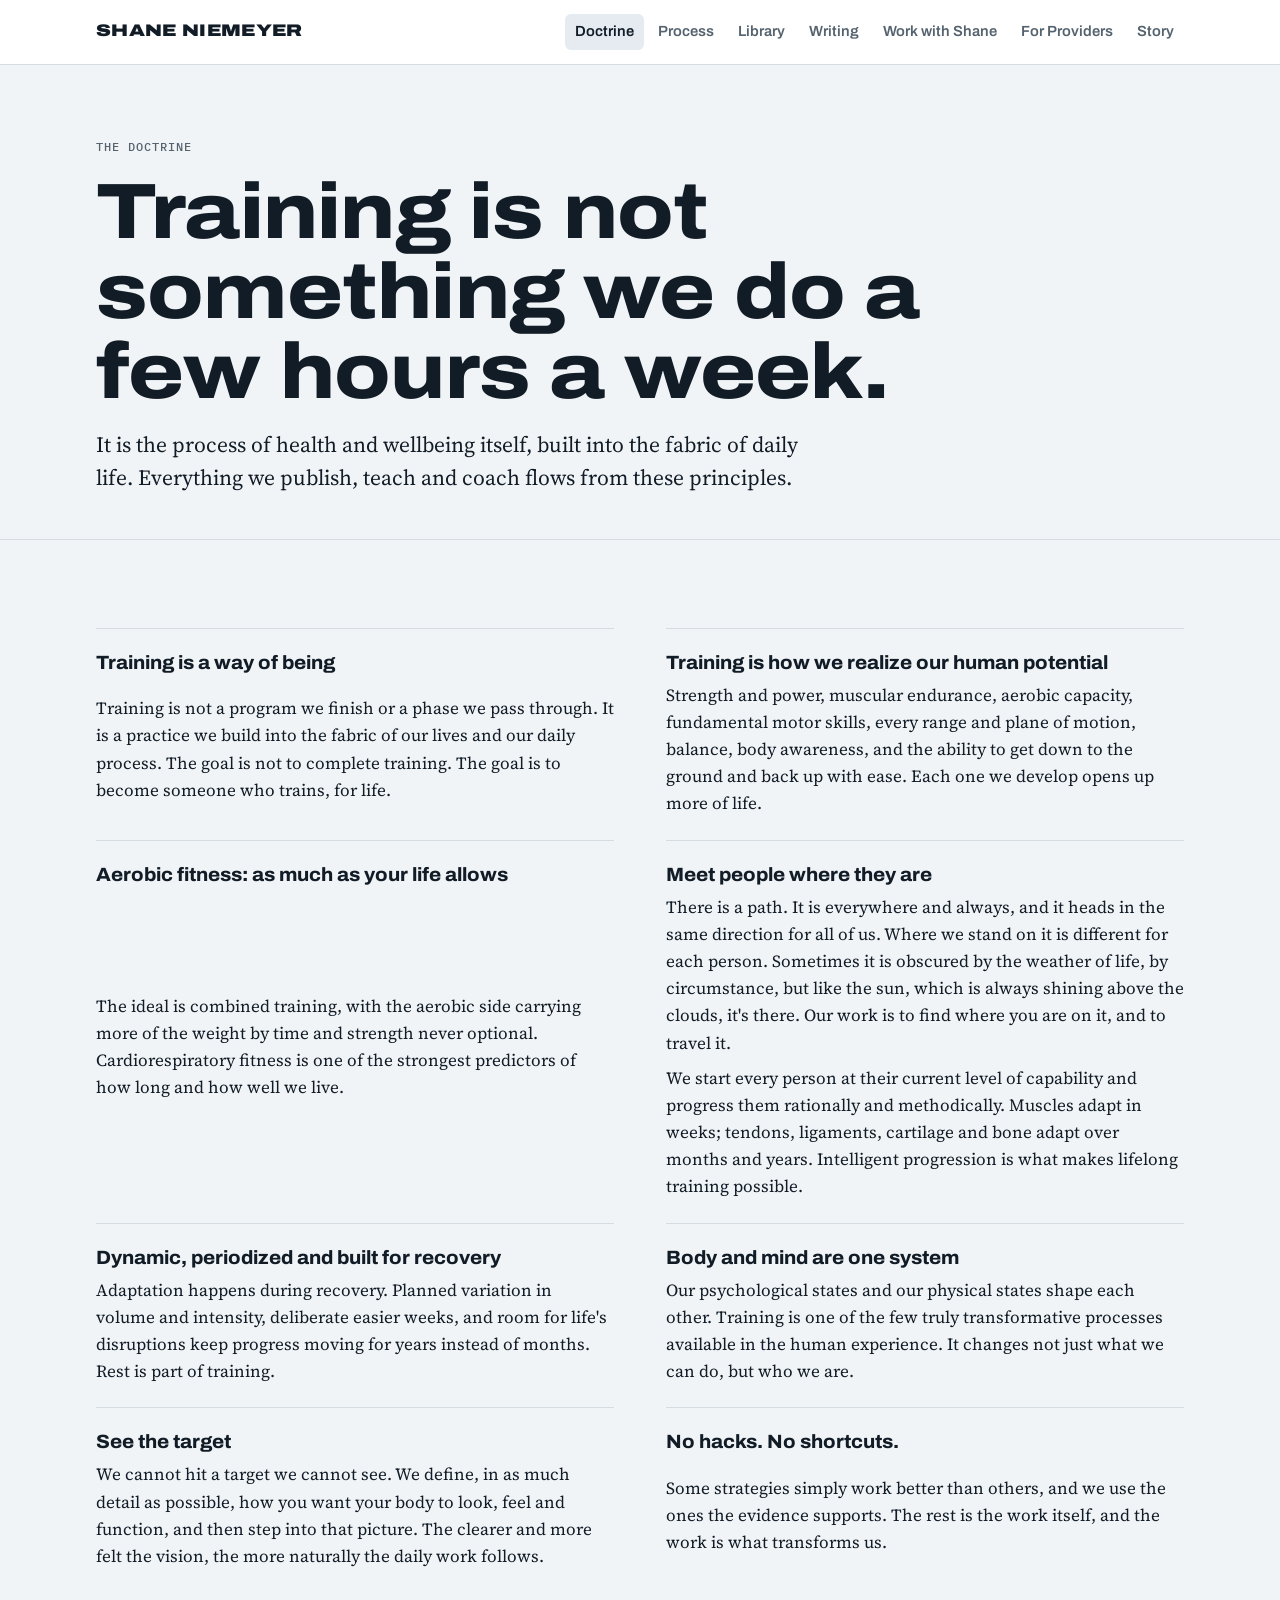
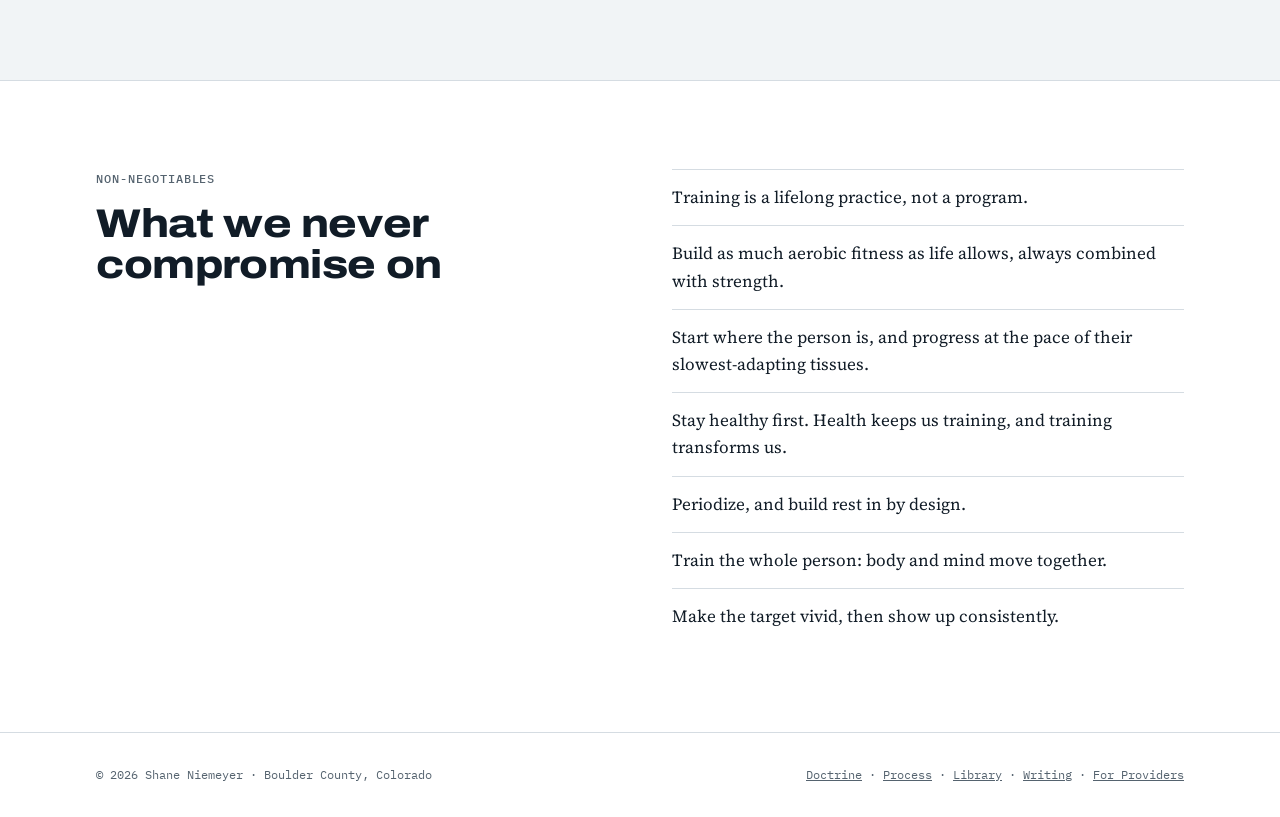
==== doctrine/index.html @ 17cece8c "Give each page its own address; add phone menu, link previews and icons - Source moves to src/site.h" ====
<!doctype html>
<html lang="en">
<head>
<meta charset="utf-8">
<meta name="viewport" content="width=device-width,initial-scale=1,viewport-fit=cover">
<title>The Doctrine · Shane Niemeyer</title>
<meta name="description" content="Training is not something we do a few hours a week. It is the process of health and wellbeing itself, built into the fabric of daily life.">
<link rel="canonical" href="https://shaneniemeyer.com/doctrine/">
<meta property="og:type" content="website">
<meta property="og:site_name" content="Shane Niemeyer">
<meta property="og:title" content="The Doctrine · Shane Niemeyer">
<meta property="og:description" content="Training is not something we do a few hours a week. It is the process of health and wellbeing itself, built into the fabric of daily life.">
<meta property="og:url" content="https://shaneniemeyer.com/doctrine/">
<meta property="og:image" content="https://shaneniemeyer.com/share.png">
<meta property="og:image:width" content="1200">
<meta property="og:image:height" content="630">
<meta property="og:image:alt" content="Shane Niemeyer. Training is the process of health.">
<meta name="twitter:card" content="summary_large_image">
<link rel="icon" href="../favicon.svg" type="image/svg+xml">
<link rel="icon" href="../favicon-32.png" sizes="32x32" type="image/png">
<link rel="apple-touch-icon" href="../apple-touch-icon.png">
<meta name="theme-color" content="#FFFFFF">
<style>:root{color-scheme:light;box-sizing:border-box;padding-top:env(safe-area-inset-top,0px);padding-bottom:env(safe-area-inset-bottom,0px)}html{scroll-padding-top:env(safe-area-inset-top,0px)}body{margin:0;padding:0;font:14px -apple-system,BlinkMacSystemFont,sans-serif;background:#fff;color:#000}img{max-width:100%}[hidden]:not([hidden=until-found i]){display:none!important}</style>
<link rel="preconnect" href="https://fonts.googleapis.com">
<link rel="preconnect" href="https://fonts.gstatic.com" crossorigin>
<link rel="stylesheet" href="https://fonts.googleapis.com/css2?family=Archivo:wdth,wght@62..125,400..900&family=IBM+Plex+Mono:wght@400;500&family=Source+Serif+4:opsz,wght@8..60,400;8..60,600&display=swap">
<style>
/* Layout: a training-log site. Heavy expanded grotesk for conviction, serif for Shane's voice, mono for the lab's numbers.
   Recurring device: the intensity-distribution bar (below / between / above threshold). */
:root {
  --ground: #F1F4F6;
  --surface: #FFFFFF;
  --ink: #111C27;
  --muted: #55636F;
  --line: #D5DCE2;
  --chip: #E5EBF1;
  --accent: #1E4FD0;
  --accent-ink: #FFFFFF;
  --cool: #2E7C9B;
  --mid: #9AA6B1;
  --hot: #D4471E;
  --display: "Archivo", "Arial Narrow", system-ui, sans-serif;
  --body: "Source Serif 4", Georgia, "Times New Roman", serif;
  --mono: "IBM Plex Mono", ui-monospace, "SFMono-Regular", Menlo, monospace;
}
@media (prefers-color-scheme: dark) {
  :root:not([data-theme="light"]) {
    --ground: #0C1218; --surface: #131B23; --ink: #E6ECF1; --muted: #93A1AD; --line: #27323C; --chip: #1B2631;
    --accent: #7D9DFF; --accent-ink: #0C1218; --cool: #5DB2D0; --mid: #5F6C78; --hot: #FF7B55;
    color-scheme: dark;
  }
}
:root[data-theme="dark"] {
  --ground: #0C1218; --surface: #131B23; --ink: #E6ECF1; --muted: #93A1AD; --line: #27323C; --chip: #1B2631;
  --accent: #7D9DFF; --accent-ink: #0C1218; --cool: #5DB2D0; --mid: #5F6C78; --hot: #FF7B55;
  color-scheme: dark;
}

* { box-sizing: border-box; }
html { scroll-behavior: smooth; }
@media (prefers-reduced-motion: reduce) { html { scroll-behavior: auto; } }
body {
  background: var(--ground);
  color: var(--ink);
  font-family: var(--body);
  font-size: 1.0625rem;
  line-height: 1.6;
}
body::before {
  content: ""; position: fixed; inset: 0 0 auto; height: env(safe-area-inset-top, 0px);
  z-index: 10; background: var(--surface);
}
a { color: var(--accent); }
a:focus-visible, button:focus-visible, input:focus-visible, select:focus-visible, textarea:focus-visible {
  outline: 2px solid var(--accent); outline-offset: 3px;
}
.wrap {
  max-width: 1120px; margin: 0 auto;
  padding-left: max(16px, env(safe-area-inset-left, 0px));
  padding-right: max(16px, env(safe-area-inset-right, 0px));
}
.measure { max-width: 66ch; }

/* type */
h1, h2, h3, .display {
  font-family: var(--display); font-stretch: 115%; font-weight: 800;
  line-height: 1.02; letter-spacing: -0.01em; text-wrap: balance; margin: 0;
}
h1 { font-size: clamp(2.5rem, 6.4vw, 4.9rem); }
h2 { font-size: clamp(1.7rem, 3.4vw, 2.5rem); }
h3 { font-size: 1.2rem; font-stretch: 105%; font-weight: 750; line-height: 1.2; letter-spacing: 0; }
p { margin: 0; }
.lead { font-size: clamp(1.15rem, 1.9vw, 1.35rem); line-height: 1.55; color: var(--ink); }
.muted { color: var(--muted); }
.eyebrow {
  font-family: var(--mono); font-size: 0.75rem; font-weight: 500;
  letter-spacing: 0.08em; text-transform: uppercase; color: var(--muted);
}
.stack { display: grid; gap: 1rem; }
.stack-lg { display: grid; gap: 1.75rem; }

/* preview banner + header */
.preview {
  background: var(--chip); color: var(--muted);
  font-family: var(--mono); font-size: 0.75rem; letter-spacing: 0.02em;
}
.preview .wrap { padding-block: 8px; }
header.site {
  position: sticky; top: env(safe-area-inset-top, 0px); z-index: 9;
  background: var(--surface); border-bottom: 1px solid var(--line);
}
header.site .wrap {
  display: flex; align-items: center; justify-content: space-between; gap: 1rem;
  padding-block: 14px; flex-wrap: wrap;
}
.brand {
  font-family: var(--display); font-stretch: 125%; font-weight: 900; font-size: 1.05rem;
  letter-spacing: 0.02em; text-transform: uppercase; color: var(--ink); text-decoration: none;
}
nav.primary { min-width: 0; overflow-x: auto; }
nav.primary ul { list-style: none; margin: 0; padding: 0; display: flex; gap: 0.25rem; }
nav.primary a {
  display: block; padding: 6px 10px; border-radius: 6px; white-space: nowrap;
  font-family: var(--display); font-weight: 600; font-size: 0.92rem; color: var(--muted); text-decoration: none;
}
nav.primary a:hover { color: var(--ink); background: var(--chip); }
nav.primary a[aria-current="page"] { color: var(--ink); background: var(--chip); }

.menu-btn { display: none; }
@media (max-width: 760px) {
  header.site .wrap { flex-wrap: nowrap; }
  .menu-btn {
    display: inline-flex; align-items: center; gap: 0.5rem; padding: 8px 12px; border-radius: 6px;
    font-family: var(--display); font-weight: 700; font-size: 0.92rem; color: var(--ink);
    background: var(--chip); border: 0; cursor: pointer;
  }
  .menu-btn::after { content: ""; width: 12px; height: 8px; background: currentColor;
    clip-path: polygon(0 0, 100% 0, 50% 100%); transition: transform .2s; }
  .menu-btn[aria-expanded="true"]::after { transform: rotate(180deg); }
  nav.primary { display: none; position: absolute; left: 0; right: 0; top: 100%;
    background: var(--surface); border-bottom: 1px solid var(--line); overflow: visible; }
  header.site.open nav.primary { display: block; }
  nav.primary ul { flex-direction: column; gap: 0; padding: 8px max(16px, env(safe-area-inset-left, 0px)) 16px; }
  nav.primary a { padding: 12px 10px; font-size: 1.05rem; border-radius: 6px; }
}

/* buttons */
.actions { display: flex; flex-wrap: wrap; gap: 0.75rem; }
.btn {
  display: inline-flex; align-items: center; gap: 0.5rem; padding: 12px 18px; border-radius: 8px;
  font-family: var(--display); font-weight: 700; font-size: 0.98rem; text-decoration: none;
  border: 1.5px solid var(--accent); cursor: pointer;
}
.btn.primary { background: var(--accent); color: var(--accent-ink); }
.btn.ghost { background: transparent; color: var(--accent); }
.btn:hover { filter: brightness(1.06); }

/* sections */
.band { padding-block: clamp(48px, 7vw, 88px); }
.band + .band { border-top: 1px solid var(--line); }
.band.surface { background: var(--surface); }
.section-head { display: grid; gap: 0.6rem; margin-bottom: 2rem; }

/* hero */
.hero { padding-block: clamp(40px, 7vw, 84px) clamp(40px, 6vw, 72px); }
.hero .grid { display: grid; grid-template-columns: minmax(0, 1fr); gap: clamp(28px, 5vw, 64px); align-items: center; }
.hero .copy { display: grid; gap: 1.4rem; min-width: 0; }
@media (max-width: 860px) { .hero .grid { grid-template-columns: 1fr; } }

/* intensity distribution panel */
.dist {
  background: var(--surface); border: 1px solid var(--line); border-radius: 12px;
  padding: 22px; display: grid; gap: 18px; min-width: 0;
}
.dist-row { display: grid; gap: 8px; }
.dist-row .label { display: flex; justify-content: space-between; gap: 1rem; font-family: var(--mono); font-size: 0.78rem; color: var(--muted); }
.dist-row .label strong { color: var(--ink); font-weight: 500; }
.bar { display: flex; height: 34px; border-radius: 6px; overflow: hidden; background: var(--chip); }
.bar span { display: block; height: 100%; }
.bar .b { background: var(--cool); }
.bar .m { background: var(--mid); }
.bar .a { background: var(--hot); }
.key { display: flex; flex-wrap: wrap; gap: 0.5rem 1.1rem; font-family: var(--mono); font-size: 0.74rem; color: var(--muted); }
.key i { display: inline-block; width: 10px; height: 10px; border-radius: 2px; margin-right: 6px; vertical-align: -1px; }
.figure-note { font-family: var(--mono); font-size: 0.72rem; line-height: 1.5; color: var(--muted); }
.tabnum { font-variant-numeric: tabular-nums; }

/* quote */
.quote { display: grid; gap: 1.25rem; max-width: 46rem; }
.quote blockquote {
  margin: 0; font-family: var(--display); font-stretch: 110%; font-weight: 700;
  font-size: clamp(1.6rem, 3.6vw, 2.6rem); line-height: 1.12; text-wrap: balance;
}
.quote cite { font-style: normal; font-family: var(--mono); font-size: 0.78rem; color: var(--muted); letter-spacing: 0.06em; text-transform: uppercase; }

/* record row */
.record { display: grid; grid-template-columns: repeat(4, minmax(0, 1fr)); border-top: 2px solid var(--ink); }
.record > div { padding: 18px 16px 4px 0; display: grid; gap: 4px; align-content: start; }
.record .num { font-family: var(--display); font-stretch: 120%; font-weight: 850; font-size: clamp(1.7rem, 3.4vw, 2.5rem); line-height: 1; font-variant-numeric: tabular-nums; }
.record .what { font-family: var(--mono); font-size: 0.76rem; color: var(--muted); line-height: 1.45; }
@media (max-width: 720px) { .record { grid-template-columns: repeat(2, minmax(0, 1fr)); row-gap: 8px; } }

/* principle list */
.principles { display: grid; grid-template-columns: repeat(2, minmax(0, 1fr)); gap: 0 clamp(24px, 4vw, 56px); }
.principles article { padding-block: 22px; border-top: 1px solid var(--line); display: grid; gap: 0.5rem; min-width: 0; }
@media (max-width: 760px) { .principles { grid-template-columns: 1fr; } }

/* ways in */
.ways { display: grid; grid-template-columns: repeat(4, minmax(0, 1fr)); gap: 16px; }
.ways a {
  display: grid; gap: 0.5rem; align-content: start; padding: 20px; border-radius: 10px;
  background: var(--surface); border: 1px solid var(--line); color: var(--ink); text-decoration: none; min-width: 0;
}
.ways a:hover { border-color: var(--accent); }
.ways .go { font-family: var(--display); font-weight: 700; font-size: 0.9rem; color: var(--accent); margin-top: 0.25rem; }
@media (max-width: 900px) { .ways { grid-template-columns: repeat(2, minmax(0, 1fr)); } }
@media (max-width: 480px) { .ways { grid-template-columns: 1fr; } }

/* split rows */
.split { display: grid; grid-template-columns: minmax(0, 1fr) minmax(0, 1fr); gap: clamp(24px, 5vw, 64px); align-items: start; }
@media (max-width: 820px) { .split { grid-template-columns: 1fr; } }

/* page header for inner views */
.page-head { padding-block: clamp(40px, 6vw, 72px) clamp(28px, 4vw, 44px); border-bottom: 1px solid var(--line); }
.page-head .wrap { display: grid; gap: 1rem; }

/* process timeline */
.timeline { display: grid; gap: 0; }
.step { display: grid; grid-template-columns: 11rem minmax(0, 1fr); gap: clamp(16px, 4vw, 48px); padding-block: 34px; border-top: 1px solid var(--line); }
.step .when { font-family: var(--mono); font-size: 0.78rem; letter-spacing: 0.06em; text-transform: uppercase; color: var(--accent); padding-top: 6px; }
.step .body { display: grid; gap: 0.9rem; min-width: 0; }
.step ul { margin: 0; padding-left: 1.2rem; display: grid; gap: 0.25rem; }
@media (max-width: 720px) { .step { grid-template-columns: 1fr; gap: 10px; } }
.pull {
  font-family: var(--display); font-stretch: 110%; font-weight: 750; font-size: 1.3rem; line-height: 1.25;
  padding-left: 16px; border-left: 3px solid var(--accent);
}
.weekly { display: grid; grid-template-columns: repeat(3, minmax(0, 1fr)); gap: 12px; }
.weekly div { background: var(--surface); border: 1px solid var(--line); border-radius: 8px; padding: 14px; display: grid; gap: 4px; }
.weekly .v { font-family: var(--display); font-stretch: 115%; font-weight: 800; font-size: 1.35rem; line-height: 1.1; }
.weekly .k { font-family: var(--mono); font-size: 0.74rem; color: var(--muted); line-height: 1.4; }
@media (max-width: 560px) { .weekly { grid-template-columns: 1fr; } }

/* evidence */
.claims { display: grid; gap: 0; }
.claim { display: grid; grid-template-columns: 9.5rem minmax(0, 1fr); gap: clamp(16px, 4vw, 40px); padding-block: 26px; border-top: 1px solid var(--line); }
.claim .figure { font-family: var(--display); font-stretch: 120%; font-weight: 850; font-size: clamp(2rem, 4vw, 2.8rem); line-height: 1; font-variant-numeric: tabular-nums; }
.claim .text { display: grid; gap: 0.5rem; min-width: 0; }
.cite-line { font-family: var(--mono); font-size: 0.75rem; color: var(--muted); line-height: 1.5; }
.tag {
  display: inline-block; font-family: var(--mono); font-size: 0.68rem; letter-spacing: 0.06em; text-transform: uppercase;
  padding: 2px 8px; border-radius: 999px; background: var(--chip); color: var(--ink); margin-right: 6px; vertical-align: 1px;
}
.tag.draft { background: transparent; border: 1px dashed var(--muted); color: var(--muted); }
@media (max-width: 640px) { .claim { grid-template-columns: 1fr; gap: 8px; } }
.chapters { list-style: none; padding: 0; margin: 0; display: grid; grid-template-columns: repeat(2, minmax(0, 1fr)); gap: 0 40px; }
.chapters li { display: flex; justify-content: space-between; gap: 1rem; padding-block: 12px; border-top: 1px solid var(--line); font-family: var(--display); font-weight: 600; min-width: 0; }
.chapters li span:last-child { font-family: var(--mono); font-weight: 400; font-size: 0.74rem; color: var(--muted); white-space: nowrap; padding-top: 3px; }
@media (max-width: 680px) { .chapters { grid-template-columns: 1fr; } }

/* offers */
.offers { display: grid; grid-template-columns: repeat(2, minmax(0, 1fr)); gap: 16px; }
.offer { background: var(--surface); border: 1px solid var(--line); border-radius: 12px; padding: 24px; display: grid; gap: 0.75rem; align-content: start; min-width: 0; }
.offer ul { margin: 0; padding-left: 1.2rem; display: grid; gap: 0.2rem; }
@media (max-width: 760px) { .offers { grid-template-columns: 1fr; } }

/* form */
form.contact { display: grid; gap: 14px; background: var(--surface); border: 1px solid var(--line); border-radius: 12px; padding: 24px; }
.field { display: grid; gap: 6px; }
.field label { font-family: var(--display); font-weight: 650; font-size: 0.92rem; }
.field input, .field select, .field textarea {
  font: inherit; font-size: 1rem; color: var(--ink); background: var(--ground);
  border: 1px solid var(--line); border-radius: 8px; padding: 10px 12px; width: 100%;
}
.field textarea { min-height: 7rem; resize: vertical; }
.two { display: grid; grid-template-columns: minmax(0, 1fr) minmax(0, 1fr); gap: 14px; }
@media (max-width: 560px) { .two { grid-template-columns: 1fr; } }
.form-status { font-family: var(--mono); font-size: 0.8rem; color: var(--muted); }

/* providers */
.checklist { list-style: none; margin: 0; padding: 0; display: grid; gap: 0; }
.checklist li { padding-block: 14px; border-top: 1px solid var(--line); display: grid; gap: 4px; }
.checklist li strong { font-family: var(--display); font-weight: 700; }

/* start-here ramp */
.ramp { display: grid; grid-template-columns: repeat(3, minmax(0, 1fr)); gap: 14px; }
.ramp div { border-top: 3px solid var(--accent); padding-top: 10px; display: grid; gap: 4px; align-content: start; }
.ramp .t { font-family: var(--mono); font-size: 0.74rem; letter-spacing: 0.06em; text-transform: uppercase; color: var(--accent); }
.ramp p { font-family: var(--display); font-weight: 650; font-size: 1.02rem; line-height: 1.3; }
@media (max-width: 560px) { .ramp { grid-template-columns: 1fr; } }

/* client stories */
.stories { display: grid; grid-template-columns: repeat(3, minmax(0, 1fr)); gap: 16px; }
.story-card { background: var(--ground); border: 1px solid var(--line); border-radius: 12px; padding: 24px; display: grid; gap: 1rem; align-content: start; min-width: 0; }
.arc { list-style: none; margin: 0; padding: 0 0 0 18px; display: grid; gap: 12px; border-left: 2px solid var(--line); }
.arc li { position: relative; display: grid; gap: 2px; font-size: 0.98rem; line-height: 1.5; }
.arc li::before { content: ""; position: absolute; left: -25px; top: 0.3em; width: 12px; height: 12px; border-radius: 50%; background: var(--ground); border: 2px solid var(--accent); }
.arc li:last-child::before { background: var(--accent); }
.arc .t { font-family: var(--mono); font-size: 0.72rem; letter-spacing: 0.06em; text-transform: uppercase; color: var(--muted); }
.said { font-family: var(--display); font-stretch: 105%; font-weight: 700; font-size: 1.08rem; line-height: 1.3; padding-top: 0.9rem; border-top: 1px solid var(--line); }
@media (max-width: 920px) { .stories { grid-template-columns: 1fr; } }

/* writing */
.split-wide { display: grid; grid-template-columns: minmax(0, 2fr) minmax(0, 1fr); gap: clamp(24px, 5vw, 56px); align-items: start; }
.split-wide aside { position: sticky; top: calc(env(safe-area-inset-top, 0px) + 84px); }
@media (max-width: 860px) { .split-wide { grid-template-columns: 1fr; } .split-wide aside { position: static; } }
.posts { list-style: none; margin: 0; padding: 0; display: grid; }
.posts li { border-top: 1px solid var(--line); }
.post-item { display: grid; grid-template-columns: 8.5rem minmax(0, 1fr) auto; gap: 8px 28px; padding-block: 22px; color: var(--ink); text-decoration: none; align-items: baseline; }
a.post-item:hover h3 { color: var(--accent); }
.post-item .meta { font-family: var(--mono); font-size: 0.72rem; letter-spacing: 0.06em; text-transform: uppercase; color: var(--muted); }
.post-item .text { display: grid; gap: 4px; min-width: 0; }
.post-item .state { font-family: var(--mono); font-size: 0.74rem; color: var(--muted); white-space: nowrap; }
.post-item.upcoming h3 { color: var(--muted); }
@media (max-width: 680px) { .post-item { grid-template-columns: 1fr; gap: 6px; } }
.latest { display: grid; gap: 0.5rem; padding: 22px; border-radius: 12px; background: var(--surface); border: 1px solid var(--line); color: var(--ink); text-decoration: none; }
.latest:hover { border-color: var(--accent); }
.latest .go { font-family: var(--display); font-weight: 700; font-size: 0.9rem; color: var(--accent); }
.subscribe { background: var(--surface); border: 1px solid var(--line); border-radius: 12px; padding: 22px; display: grid; gap: 12px; }
.sub-title { font-family: var(--display); font-stretch: 110%; font-weight: 800; font-size: 1.2rem; line-height: 1.15; }
.sub-row { display: flex; flex-wrap: wrap; gap: 10px; }
.sub-row input { flex: 1 1 13rem; min-width: 0; font: inherit; font-size: 1rem; color: var(--ink); background: var(--ground); border: 1px solid var(--line); border-radius: 8px; padding: 10px 12px; }
.sr { position: absolute; width: 1px; height: 1px; overflow: hidden; clip: rect(0 0 0 0); white-space: nowrap; }

/* article */
.wrap.narrow { max-width: 760px; }
.back { font-family: var(--display); font-weight: 650; font-size: 0.92rem; text-decoration: none; }
.post-body { display: grid; gap: 1.15rem; font-size: 1.12rem; line-height: 1.7; }
.post-body h2 { font-size: clamp(1.4rem, 2.6vw, 1.85rem); margin-top: 1.4rem; }
.post-body ul { margin: 0; padding-left: 1.3rem; display: grid; gap: 0.4rem; }
.post-body .pull { font-size: 1.4rem; }
.sources { display: grid; gap: 6px; padding-top: 1.25rem; margin-top: 1rem; border-top: 1px solid var(--line); }
.sources p { font-family: var(--mono); font-size: 0.76rem; line-height: 1.55; color: var(--muted); }

/* ---------- library ---------- */
.shelf { display: grid; grid-template-columns: repeat(3, minmax(0, 1fr)); gap: 16px; }
.shelf > a, .shelf > .card {
  display: grid; gap: 0.6rem; align-content: start; padding: 22px; border-radius: 12px;
  background: var(--surface); border: 1px solid var(--line); color: var(--ink); text-decoration: none; min-width: 0;
}
.band.surface .shelf > a, .band.surface .shelf > .card { background: var(--ground); }
.shelf > a:hover { border-color: var(--accent); }
.shelf .go { font-family: var(--display); font-weight: 700; font-size: 0.9rem; color: var(--accent); margin-top: 0.25rem; }
@media (max-width: 900px) { .shelf { grid-template-columns: 1fr; } }

.figure-box { margin: 0; background: var(--surface); border: 1px solid var(--line); border-radius: 12px; padding: 20px; display: grid; gap: 12px; min-width: 0; }
.band.surface .figure-box { background: var(--ground); }
.figure-box svg { width: 100%; height: auto; display: block; }

/* two cities illustration */
.c-cell { fill: var(--surface); stroke: var(--mid); stroke-width: 1.5; }
.band.surface .c-cell { fill: var(--surface); }
.c-nuc { fill: var(--chip); stroke: var(--mid); stroke-width: 1; }
.c-mito { fill: var(--hot); }
.c-ribo { fill: var(--ink); opacity: 0.5; }
.c-cap { fill: none; stroke: var(--cool); stroke-width: 4; stroke-linecap: round; }
.c-label { fill: var(--ink); font-family: var(--display); font-weight: 750; font-size: 16px; }
.c-key { fill: var(--muted); font-family: var(--mono); font-size: 11px; }

/* book parts */
.parts { display: grid; }
.part { display: grid; grid-template-columns: 14rem minmax(0, 1fr); gap: clamp(16px, 4vw, 48px); padding-block: 28px; border-top: 1px solid var(--line); }
.part-name { display: grid; gap: 6px; align-content: start; }
.part-name .n { font-family: var(--mono); font-size: 0.74rem; letter-spacing: 0.06em; text-transform: uppercase; color: var(--accent); }
.part-name h3 { font-size: 1.2rem; }
.ch-list { list-style: none; margin: 0; padding: 0; display: grid; }
.ch { display: grid; grid-template-columns: 2.6rem minmax(0, 1fr) auto; gap: 4px 16px; padding-block: 14px; border-top: 1px dashed var(--line); align-items: baseline; }
.ch:first-child { border-top: 0; padding-top: 2px; }
.ch .num { font-family: var(--display); font-stretch: 120%; font-weight: 850; font-size: 1.35rem; line-height: 1; font-variant-numeric: tabular-nums; color: var(--muted); }
.ch .t { display: grid; gap: 3px; min-width: 0; }
.ch .t strong { font-family: var(--display); font-weight: 750; font-size: 1.08rem; line-height: 1.25; }
.ch .t span { color: var(--muted); font-size: 0.98rem; line-height: 1.45; }
.ch .s { font-family: var(--mono); font-size: 0.72rem; color: var(--muted); white-space: nowrap; }
.ch a.s { color: var(--accent); font-weight: 500; }
@media (max-width: 720px) {
  .part { grid-template-columns: 1fr; gap: 12px; }
  .ch { grid-template-columns: 2.2rem minmax(0, 1fr); }
  .ch .s { grid-column: 2; }
}

/* ---------- module (long read) ---------- */
.module-meta { display: flex; flex-wrap: wrap; gap: 0.4rem 1.4rem; font-family: var(--mono); font-size: 0.76rem; color: var(--muted); }
.module .post-body { min-width: 0; }
.module .post-body h2 { scroll-margin-top: 90px; }
.post-body a.c { color: var(--accent); text-decoration-thickness: 1px; text-underline-offset: 2px; white-space: nowrap; }
.post-body ol { margin: 0; padding-left: 1.4rem; display: grid; gap: 0.5rem; }
.toc { display: grid; gap: 14px; align-content: start; }
.toc-box { background: var(--surface); border: 1px solid var(--line); border-radius: 12px; padding: 20px; display: grid; gap: 10px; }
.toc-box ol { margin: 0; padding-left: 1.3rem; display: grid; gap: 0.45rem; font-family: var(--display); font-weight: 600; font-size: 0.94rem; line-height: 1.3; }
.toc-box ol a { color: var(--ink); text-decoration: none; }
.toc-box ol a:hover { color: var(--accent); }
.formats { list-style: none; margin: 0; padding: 0; display: grid; }
.formats li { display: flex; justify-content: space-between; gap: 1rem; padding-block: 9px; border-top: 1px solid var(--line); font-family: var(--display); font-weight: 600; font-size: 0.92rem; }
.formats li:first-child { border-top: 0; padding-top: 0; }
.formats li span:last-child { font-family: var(--mono); font-weight: 400; font-size: 0.72rem; color: var(--muted); padding-top: 2px; }
.formats li.on span:last-child { color: var(--accent); }
@media (max-width: 860px) { .toc .toc-box.contents { display: none; } }

/* method loop */
.l-box { fill: none; stroke: var(--mid); stroke-width: 1.25; }
.l-box.main { fill: var(--chip); stroke: var(--accent); stroke-width: 2; }
.l-edge { fill: none; stroke: var(--mid); stroke-width: 1.25; }
.l-head { fill: var(--mid); }
.l-t { fill: var(--ink); font-family: var(--display); font-weight: 750; font-size: 15px; }
.l-s { fill: var(--muted); font-family: var(--mono); font-size: 11px; }
.post-body .loop-list { display: none; margin: 0; padding-left: 1.3rem; }
.loop-list li { font-size: 1rem; }
@media (max-width: 600px) { .loop svg { display: none; } .post-body .loop-list { display: grid; gap: 0.4rem; } }

/* tissue clock */
.trow { display: grid; grid-template-columns: 11.5rem minmax(0, 1fr) 8rem; gap: 10px 14px; align-items: center; }
.trow .tl { font-family: var(--display); font-weight: 650; font-size: 0.95rem; line-height: 1.25; }
.trow .tv { font-family: var(--mono); font-size: 0.76rem; color: var(--muted); }
.tbar { height: 22px; border-radius: 5px; background: var(--chip); overflow: hidden; }
.tbar span { display: block; height: 100%; border-radius: 5px; }
@media (max-width: 600px) { .trow { grid-template-columns: 1fr auto; } .trow .tbar { grid-column: 1 / -1; grid-row: 2; } }

.next-card { display: grid; gap: 0.4rem; padding: 22px; border-radius: 12px; background: var(--surface); border: 1px solid var(--line); color: var(--ink); text-decoration: none; }
.next-card:hover { border-color: var(--accent); }
.next-card .go { font-family: var(--display); font-weight: 700; font-size: 0.9rem; color: var(--accent); }

/* ---------- exercise library ---------- */
.chips { display: flex; flex-wrap: wrap; gap: 8px; }
.chips button {
  font-family: var(--display); font-weight: 650; font-size: 0.9rem; color: var(--muted);
  background: var(--surface); border: 1px solid var(--line); border-radius: 999px; padding: 7px 14px; cursor: pointer;
}
.chips button:hover { color: var(--ink); border-color: var(--mid); }
.chips button[aria-pressed="true"] { background: var(--ink); color: var(--surface); border-color: var(--ink); }
.ladders { display: grid; grid-template-columns: repeat(3, minmax(0, 1fr)); gap: 16px; }
.ladder { background: var(--surface); border: 1px solid var(--line); border-radius: 12px; padding: 20px; display: grid; gap: 14px; align-content: start; min-width: 0; }
.ladder[hidden] { display: none; }
.ladder header { display: flex; justify-content: space-between; align-items: baseline; gap: 1rem; }
.rungs { list-style: none; margin: 0; padding: 0; display: grid; gap: 6px; counter-reset: rung; }
.rungs li {
  counter-increment: rung; display: grid; grid-template-columns: 1.6rem minmax(0, 1fr); gap: 10px; align-items: center;
  padding: 9px 10px; border-radius: 8px; background: var(--ground); font-family: var(--display); font-weight: 600; font-size: 0.95rem; line-height: 1.25;
}
.rungs li::before {
  content: counter(rung); display: grid; place-items: center; width: 1.6rem; height: 1.6rem; border-radius: 50%;
  font-family: var(--mono); font-size: 0.72rem; font-weight: 500; color: var(--accent); border: 1.5px solid var(--accent);
}
.feature .rungs li, .band:not(.surface) > .wrap > .ladder .rungs li { background: var(--surface); border: 1px solid var(--line); }
.rungs li:last-child::before { background: var(--accent); color: var(--accent-ink); }
@media (max-width: 960px) { .ladders { grid-template-columns: repeat(2, minmax(0, 1fr)); } }
@media (max-width: 600px) { .ladders { grid-template-columns: 1fr; } }

.feature { display: grid; grid-template-columns: minmax(0, 1.1fr) minmax(0, 1fr); gap: clamp(20px, 4vw, 48px); align-items: start; }
@media (max-width: 860px) { .feature { grid-template-columns: 1fr; } }
.video {
  aspect-ratio: 16 / 9; border-radius: 12px; background: var(--ink); color: var(--surface);
  display: grid; place-items: center; align-content: center; gap: 10px; text-align: center; padding: 16px;
}
.video .play { width: 56px; height: 56px; border-radius: 50%; border: 2px solid currentColor; display: grid; place-items: center; opacity: 0.85; }
.video .play::after { content: ""; border-left: 16px solid currentColor; border-top: 10px solid transparent; border-bottom: 10px solid transparent; margin-left: 4px; }
.video span { font-family: var(--mono); font-size: 0.76rem; letter-spacing: 0.06em; text-transform: uppercase; opacity: 0.8; }
.note-box { border: 1px dashed var(--mid); border-radius: 10px; padding: 14px 16px; display: grid; gap: 4px; }

/* footer */
footer.site { background: var(--surface); border-top: 1px solid var(--line); }
footer.site .wrap { padding-block: 32px; display: flex; flex-wrap: wrap; justify-content: space-between; gap: 1rem; font-family: var(--mono); font-size: 0.78rem; color: var(--muted); }
footer.site a { color: var(--muted); }
</style>
</head>
<body>
<header class="site">
  <div class="wrap">
    <a class="brand" href="../">Shane Niemeyer</a>
    <button class="menu-btn" type="button" aria-expanded="false" aria-controls="main-nav">Menu</button>
    <nav class="primary" id="main-nav" aria-label="Main">
      <ul>
        <li><a href="../doctrine/" data-nav="doctrine" aria-current="page">Doctrine</a></li>
        <li><a href="../process/" data-nav="process">Process</a></li>
        <li><a href="../library/" data-nav="library">Library</a></li>
        <li><a href="../writing/" data-nav="writing">Writing</a></li>
        <li><a href="../work/" data-nav="work">Work with Shane</a></li>
        <li><a href="../providers/" data-nav="providers">For Providers</a></li>
        <li><a href="../story/" data-nav="story">Story</a></li>
      </ul>
    </nav>
  </div>
</header>

<main>

<!-- ================= DOCTRINE ================= -->
<div class="view" data-view="doctrine">
  <section class="page-head"><div class="wrap">
    <p class="eyebrow">The doctrine</p>
    <h1>Training is not something we do a few hours a week.</h1>
    <p class="lead measure">It is the process of health and wellbeing itself, built into the fabric of daily life. Everything we publish, teach and coach flows from these principles.</p>
  </div></section>

  <section class="band"><div class="wrap">
    <div class="principles">
      <article><h3>Training is a way of being</h3><p>Training is not a program we finish or a phase we pass through. It is a practice we build into the fabric of our lives and our daily process. The goal is not to complete training. The goal is to become someone who trains, for life.</p></article>
      <article><h3>Training is how we realize our human potential</h3><p>Strength and power, muscular endurance, aerobic capacity, fundamental motor skills, every range and plane of motion, balance, body awareness, and the ability to get down to the ground and back up with ease. Each one we develop opens up more of life.</p></article>
      <article><h3>Aerobic fitness: as much as your life allows</h3><p>The ideal is combined training, with the aerobic side carrying more of the weight by time and strength never optional. Cardiorespiratory fitness is one of the strongest predictors of how long and how well we live.</p></article>
      <article><h3>Meet people where they are</h3><p>There is a path. It is everywhere and always, and it heads in the same direction for all of us. Where we stand on it is different for each person. Sometimes it is obscured by the weather of life, by circumstance, but like the sun, which is always shining above the clouds, it's there. Our work is to find where you are on it, and to travel it.</p><p>We start every person at their current level of capability and progress them rationally and methodically. Muscles adapt in weeks; tendons, ligaments, cartilage and bone adapt over months and years. Intelligent progression is what makes lifelong training possible.</p></article>
      <article><h3>Dynamic, periodized and built for recovery</h3><p>Adaptation happens during recovery. Planned variation in volume and intensity, deliberate easier weeks, and room for life's disruptions keep progress moving for years instead of months. Rest is part of training.</p></article>
      <article><h3>Body and mind are one system</h3><p>Our psychological states and our physical states shape each other. Training is one of the few truly transformative processes available in the human experience. It changes not just what we can do, but who we are.</p></article>
      <article><h3>See the target</h3><p>We cannot hit a target we cannot see. We define, in as much detail as possible, how you want your body to look, feel and function, and then step into that picture. The clearer and more felt the vision, the more naturally the daily work follows.</p></article>
      <article><h3>No hacks. No shortcuts.</h3><p>Some strategies simply work better than others, and we use the ones the evidence supports. The rest is the work itself, and the work is what transforms us.</p></article>
    </div>
  </div></section>

  <section class="band surface"><div class="wrap split">
    <div class="stack"><p class="eyebrow">Non-negotiables</p><h2>What we never compromise on</h2></div>
    <ul class="checklist">
      <li>Training is a lifelong practice, not a program.</li>
      <li>Build as much aerobic fitness as life allows, always combined with strength.</li>
      <li>Start where the person is, and progress at the pace of their slowest-adapting tissues.</li>
      <li>Stay healthy first. Health keeps us training, and training transforms us.</li>
      <li>Periodize, and build rest in by design.</li>
      <li>Train the whole person: body and mind move together.</li>
      <li>Make the target vivid, then show up consistently.</li>
    </ul>
  </div></section>
</div>

</main>

<footer class="site">
  <div class="wrap">
    <span>© 2026 Shane Niemeyer · Boulder County, Colorado</span>
    <span><a href="../doctrine/">Doctrine</a> · <a href="../process/">Process</a> · <a href="../library/">Library</a> · <a href="../writing/">Writing</a> · <a href="../providers/">For Providers</a></span>
  </div>
</footer>

<script>
(function () {
  var ROOT = '../', PAGES = ['home','doctrine','process','evidence','work','providers','story','writing','never-easy-never-hard','library','introduction','meet-people-where-they-are','exercises'];
  var legacy = (location.hash || '').slice(1);
  if (PAGES.indexOf(legacy) > -1) location.replace(ROOT + (legacy === 'home' ? '' : legacy + '/'));

  var header = document.querySelector('header.site');
  var menuBtn = header.querySelector('.menu-btn');
  function setMenu(open) { header.classList.toggle('open', open); menuBtn.setAttribute('aria-expanded', open ? 'true' : 'false'); }
  menuBtn.addEventListener('click', function () { setMenu(!header.classList.contains('open')); });
  header.querySelectorAll('nav.primary a').forEach(function (a) { a.addEventListener('click', function () { setMenu(false); }); });
  document.addEventListener('keydown', function (e) { if (e.key === 'Escape') setMenu(false); });

  var form = document.getElementById('contact-form');
  var status = document.getElementById('c-status');
  function send(f) {
    return fetch('/', {
      method: 'POST',
      headers: { 'Content-Type': 'application/x-www-form-urlencoded' },
      body: new URLSearchParams(new FormData(f)).toString()
    }).then(function (r) { if (!r.ok) throw new Error(r.status); });
  }
  function validEmail(v) { return /^[^\s@]+@[^\s@]+\.[^\s@]+$/.test(v); }

  if (form) form.addEventListener('submit', function (e) {
    e.preventDefault();
    var name = form.elements.name.value.trim();
    var email = form.elements.email.value.trim();
    if (!name || !validEmail(email)) { status.textContent = 'Add your name and a valid email so I can write back.'; return; }
    var btn = form.querySelector('button[type=submit]');
    btn.disabled = true; status.textContent = 'Sending…';
    send(form).then(function () {
      form.reset();
      status.textContent = 'Got it. I read every one of these myself, and I\'ll write back soon. — Shane';
    }).catch(function () {
      status.textContent = 'That didn\'t go through. Try again in a minute.';
    }).then(function () { btn.disabled = false; });
  });

  Array.prototype.slice.call(document.querySelectorAll('[data-jump]')).forEach(function (a) {
    a.addEventListener('click', function (e) {
      var t = document.getElementById(a.getAttribute('data-jump'));
      if (!t) return;
      e.preventDefault();
      t.scrollIntoView({ behavior: 'smooth', block: 'start' });
    });
  });

  var chips = Array.prototype.slice.call(document.querySelectorAll('.chips [data-filter]'));
  var ladders = Array.prototype.slice.call(document.querySelectorAll('.ladder[data-pattern]'));
  chips.forEach(function (b) {
    b.addEventListener('click', function () {
      var f = b.getAttribute('data-filter');
      chips.forEach(function (o) { o.setAttribute('aria-pressed', o === b ? 'true' : 'false'); });
      ladders.forEach(function (l) { l.hidden = !(f === 'all' || l.getAttribute('data-pattern') === f); });
    });
  });

  Array.prototype.slice.call(document.querySelectorAll('form.subscribe')).forEach(function (f) {
    f.addEventListener('submit', function (e) {
      e.preventDefault();
      var st = f.querySelector('.form-status');
      if (!validEmail(f.elements.email.value.trim())) { st.textContent = 'Enter a valid email address.'; return; }
      var btn = f.querySelector('button[type=submit]');
      btn.disabled = true; st.textContent = 'Signing you up…';
      send(f).then(function () {
        f.reset(); st.textContent = 'You\'re in. The first letter is on its way soon.';
      }).catch(function () {
        st.textContent = 'That didn\'t go through. Try again in a minute.';
      }).then(function () { btn.disabled = false; });
    });
  });
})();
</script>

</body></html>
</body>
</html>
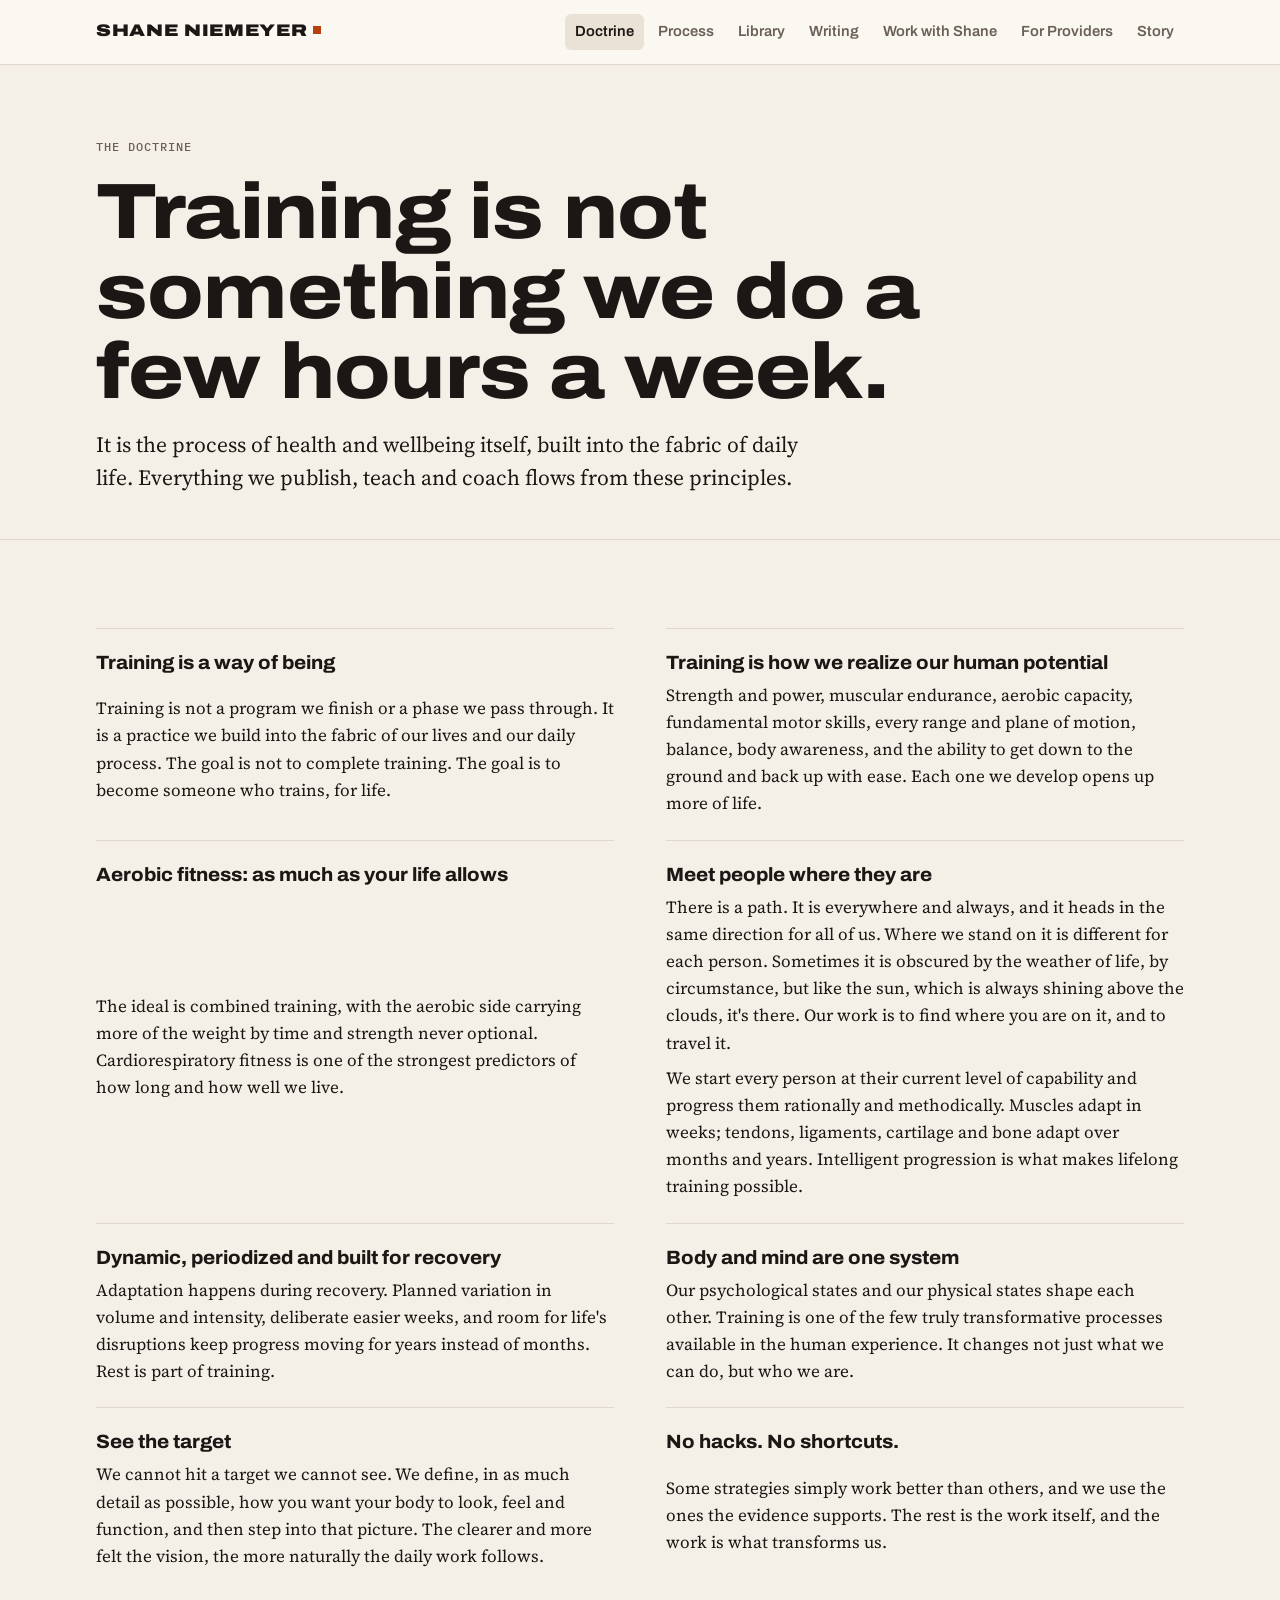
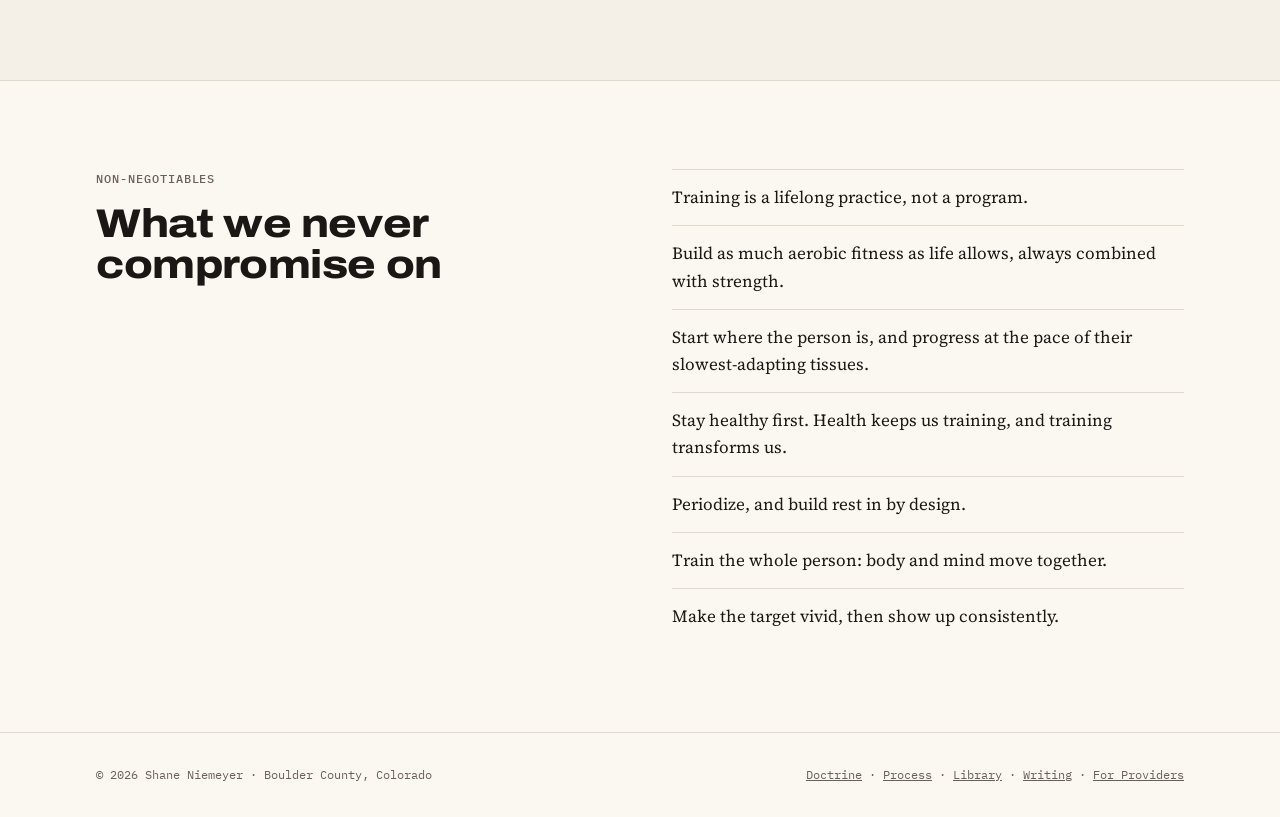
==== commit d6a307cc: "Switch the live site to the Ember design Warm paper for reading, ember as the accent, near-black ful" ====
--- a/doctrine/index.html
+++ b/doctrine/index.html
@@ -19,7 +19,7 @@
 <link rel="icon" href="../favicon.svg" type="image/svg+xml">
 <link rel="icon" href="../favicon-32.png" sizes="32x32" type="image/png">
 <link rel="apple-touch-icon" href="../apple-touch-icon.png">
-<meta name="theme-color" content="#FFFFFF">
+<meta name="theme-color" content="#14110F">
 <style>:root{color-scheme:light;box-sizing:border-box;padding-top:env(safe-area-inset-top,0px);padding-bottom:env(safe-area-inset-bottom,0px)}html{scroll-padding-top:env(safe-area-inset-top,0px)}body{margin:0;padding:0;font:14px -apple-system,BlinkMacSystemFont,sans-serif;background:#fff;color:#000}img{max-width:100%}[hidden]:not([hidden=until-found i]){display:none!important}</style>
 <link rel="preconnect" href="https://fonts.googleapis.com">
 <link rel="preconnect" href="https://fonts.gstatic.com" crossorigin>
@@ -461,6 +461,61 @@
 footer.site .wrap { padding-block: 32px; display: flex; flex-wrap: wrap; justify-content: space-between; gap: 1rem; font-family: var(--mono); font-size: 0.78rem; color: var(--muted); }
 footer.site a { color: var(--muted); }
 </style>
+<style>
+/* Ember theme: warm paper for reading, near-black for the big moments, ember as the one accent.
+   Layered over the base styles; only colors, a few sizes and the .moment sections change. */
+:root, :root[data-theme="light"] {
+  --ground: #F4EFE7;
+  --surface: #FBF8F2;
+  --ink: #1B1714;
+  --muted: #6A6058;
+  --line: #E1D8CC;
+  --chip: #EAE2D6;
+  --accent: #B8400E;
+  --accent-ink: #FFFFFF;
+  --cool: #3A7486;
+  --mid: #A79C90;
+  --hot: #E4572E;
+  --night: #14110F;
+}
+@media (prefers-color-scheme: dark) {
+  :root:not([data-theme="light"]) {
+    --ground: #12100E; --surface: #1A1714; --ink: #EEE7DE; --muted: #A69A8E; --line: #2C2621; --chip: #231E1A;
+    --accent: #F0703F; --accent-ink: #12100E; --cool: #5FA3B5; --mid: #6E645B; --hot: #F0703F; --night: #0A0908;
+  }
+}
+
+/* the moments: hero, "Set it down", the story */
+.moment {
+  --ground: var(--night); --surface: var(--night);
+  --ink: #F3EEE7; --muted: #B3A699; --line: #2E2823; --chip: #241F1B;
+  --accent: #F0703F; --accent-ink: #14110F;
+  background: var(--night) !important; color: var(--ink);
+  border-top: 0 !important;
+}
+.moment + .band { border-top: 0; }
+.moment .eyebrow { color: var(--accent); display: inline-flex; align-items: center; gap: 12px; }
+.moment .eyebrow::before { content: ""; width: 36px; height: 3px; background: var(--accent); flex: none; }
+.moment .btn.ghost { color: var(--ink); border-color: #5A4F46; }
+.moment .btn.ghost:hover { border-color: var(--ink); filter: none; }
+
+.hero.moment { padding-block: clamp(64px, 11vw, 148px) clamp(56px, 9vw, 120px); }
+.hero.moment h1 { font-size: clamp(2.9rem, 8vw, 6.4rem); font-stretch: 120%; letter-spacing: -0.02em; }
+.hero.moment .lead { color: #D9D0C5; }
+
+.band.moment h2 { font-size: clamp(2.2rem, 5vw, 3.6rem); }
+
+/* the proverb: let it breathe */
+.quote blockquote { font-size: clamp(2rem, 4.6vw, 3.4rem); }
+
+/* header and footer sit on paper */
+header.site { background: var(--surface); }
+.brand { letter-spacing: 0.04em; }
+.brand::after { content: ""; display: inline-block; width: 8px; height: 8px; margin-left: 6px; background: var(--accent); vertical-align: 2px; }
+.record { border-top-color: var(--accent); }
+.btn.primary:hover { filter: brightness(1.08); }
+
+</style>
 </head>
 <body>
 <header class="site">
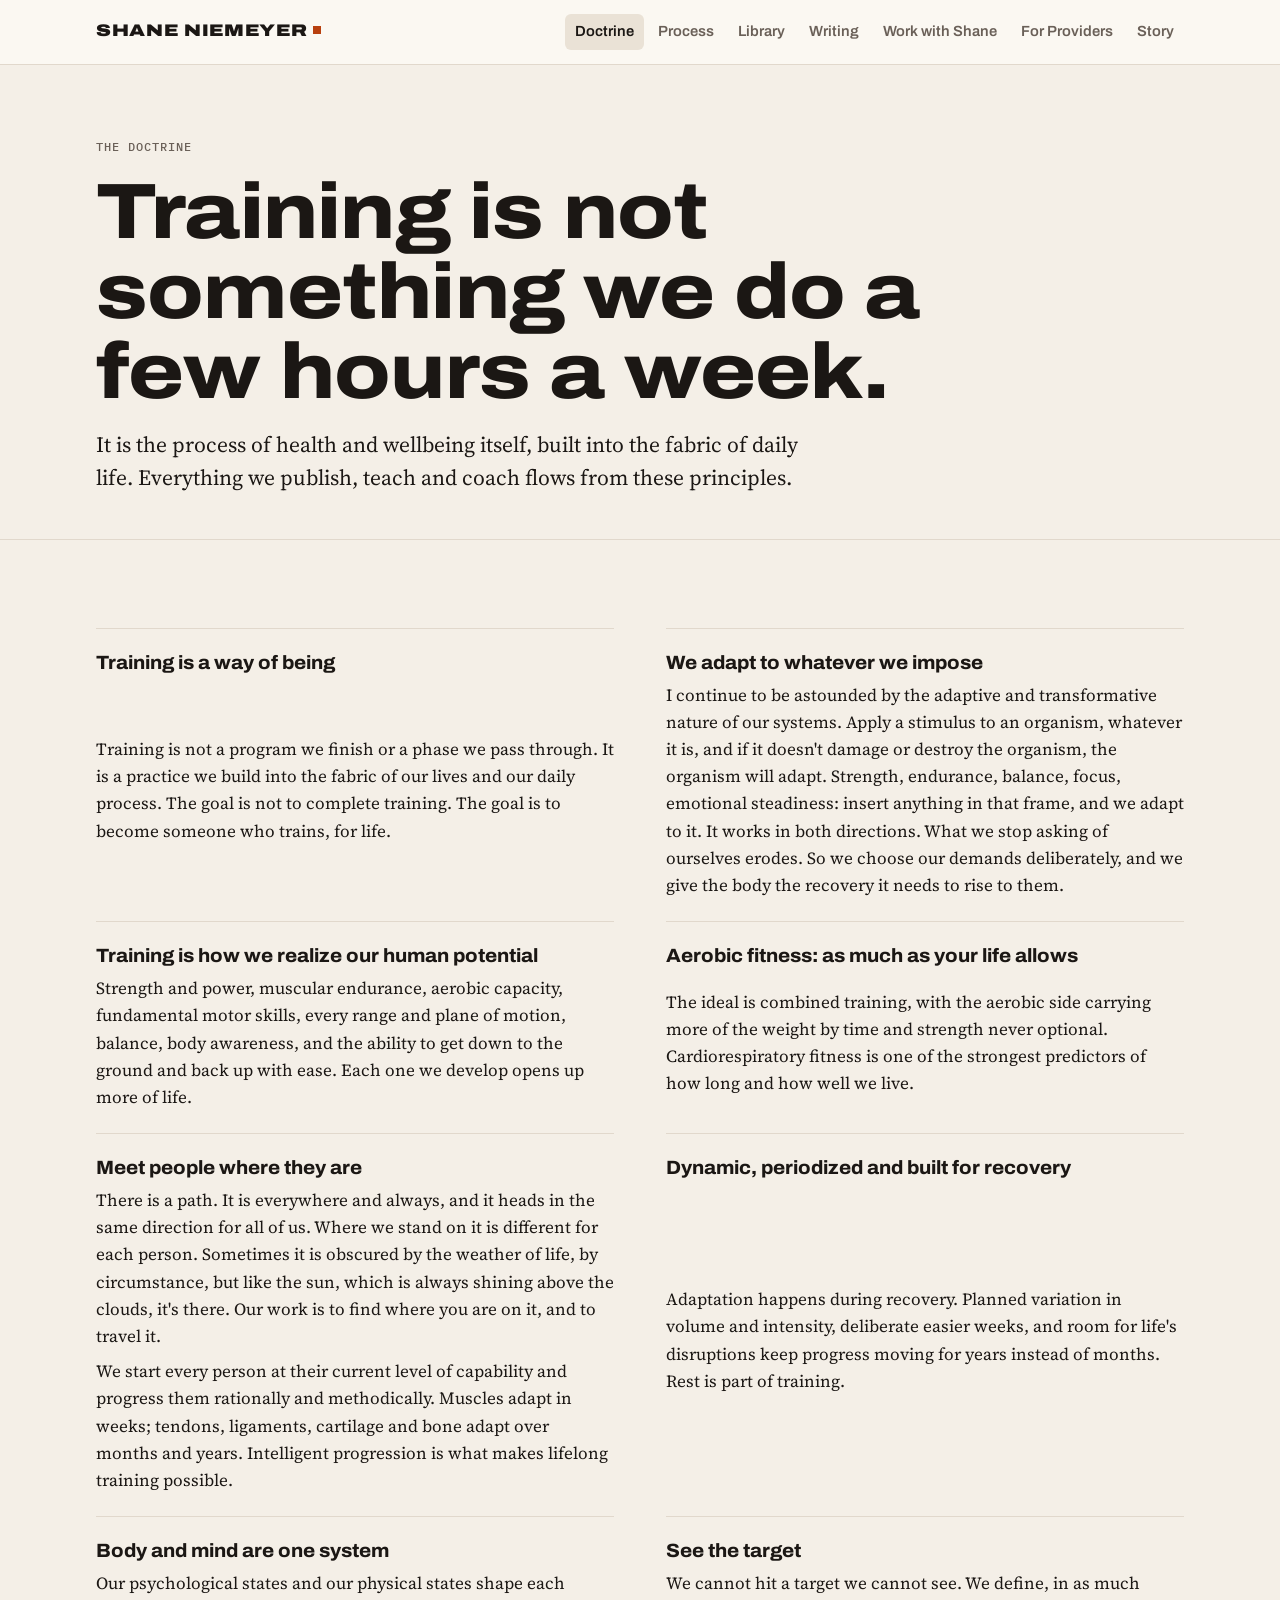
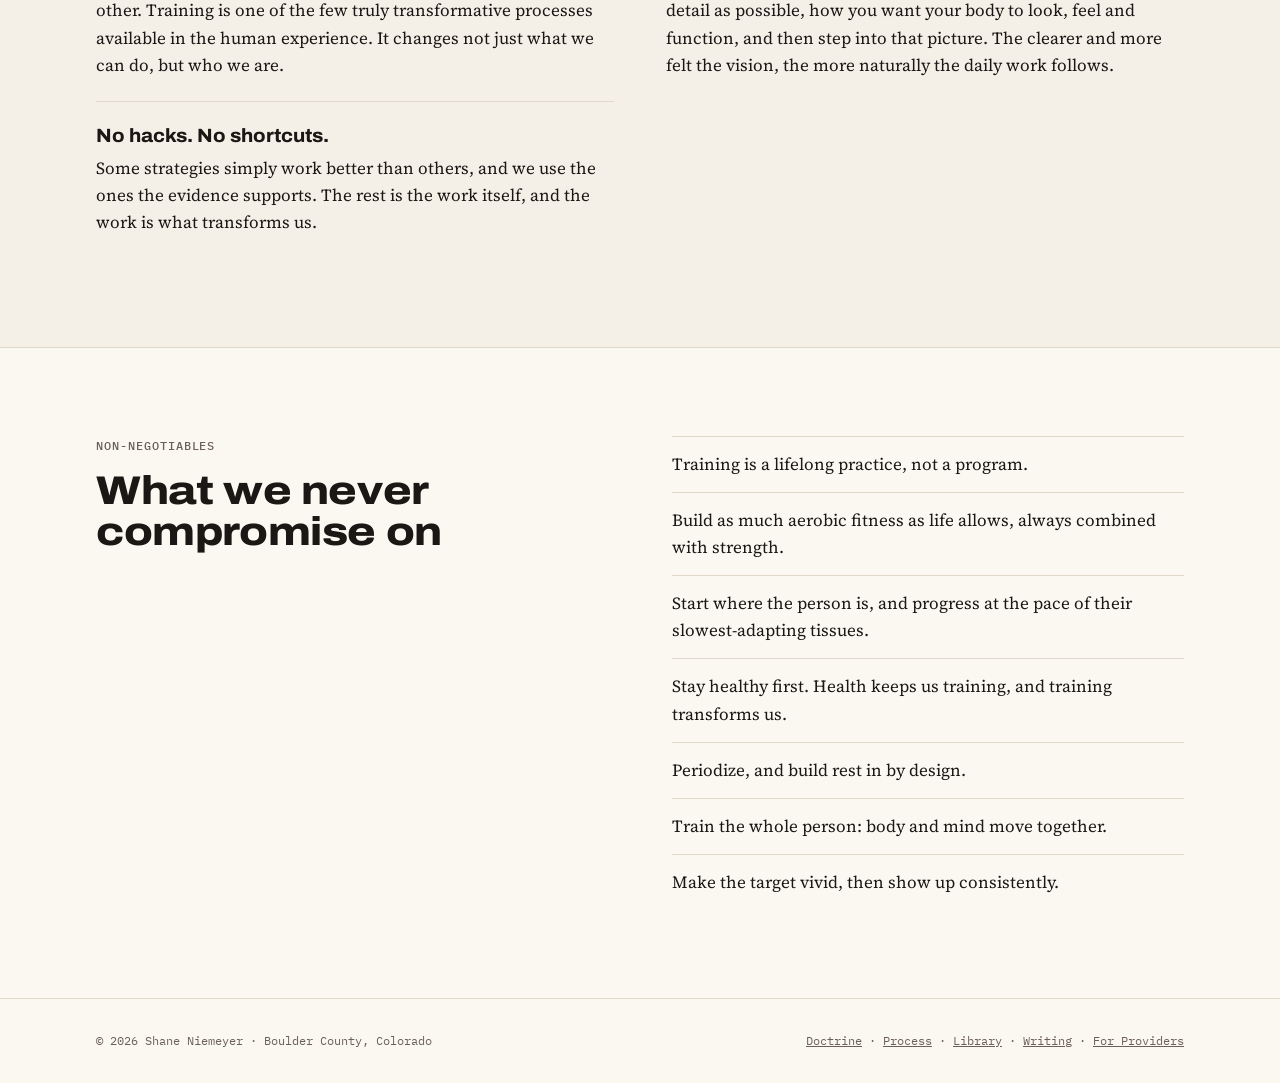
==== commit d0b2a0b4: "Doctrine: add 'We adapt to whatever we impose' principle in Shane's words Co-Authored-By: Claude Opu" ====
--- a/doctrine/index.html
+++ b/doctrine/index.html
@@ -549,6 +549,7 @@
   <section class="band"><div class="wrap">
     <div class="principles">
       <article><h3>Training is a way of being</h3><p>Training is not a program we finish or a phase we pass through. It is a practice we build into the fabric of our lives and our daily process. The goal is not to complete training. The goal is to become someone who trains, for life.</p></article>
+      <article><h3>We adapt to whatever we impose</h3><p>I continue to be astounded by the adaptive and transformative nature of our systems. Apply a stimulus to an organism, whatever it is, and if it doesn't damage or destroy the organism, the organism will adapt. Strength, endurance, balance, focus, emotional steadiness: insert anything in that frame, and we adapt to it. It works in both directions. What we stop asking of ourselves erodes. So we choose our demands deliberately, and we give the body the recovery it needs to rise to them.</p></article>
       <article><h3>Training is how we realize our human potential</h3><p>Strength and power, muscular endurance, aerobic capacity, fundamental motor skills, every range and plane of motion, balance, body awareness, and the ability to get down to the ground and back up with ease. Each one we develop opens up more of life.</p></article>
       <article><h3>Aerobic fitness: as much as your life allows</h3><p>The ideal is combined training, with the aerobic side carrying more of the weight by time and strength never optional. Cardiorespiratory fitness is one of the strongest predictors of how long and how well we live.</p></article>
       <article><h3>Meet people where they are</h3><p>There is a path. It is everywhere and always, and it heads in the same direction for all of us. Where we stand on it is different for each person. Sometimes it is obscured by the weather of life, by circumstance, but like the sun, which is always shining above the clouds, it's there. Our work is to find where you are on it, and to travel it.</p><p>We start every person at their current level of capability and progress them rationally and methodically. Muscles adapt in weeks; tendons, ligaments, cartilage and bone adapt over months and years. Intelligent progression is what makes lifelong training possible.</p></article>
